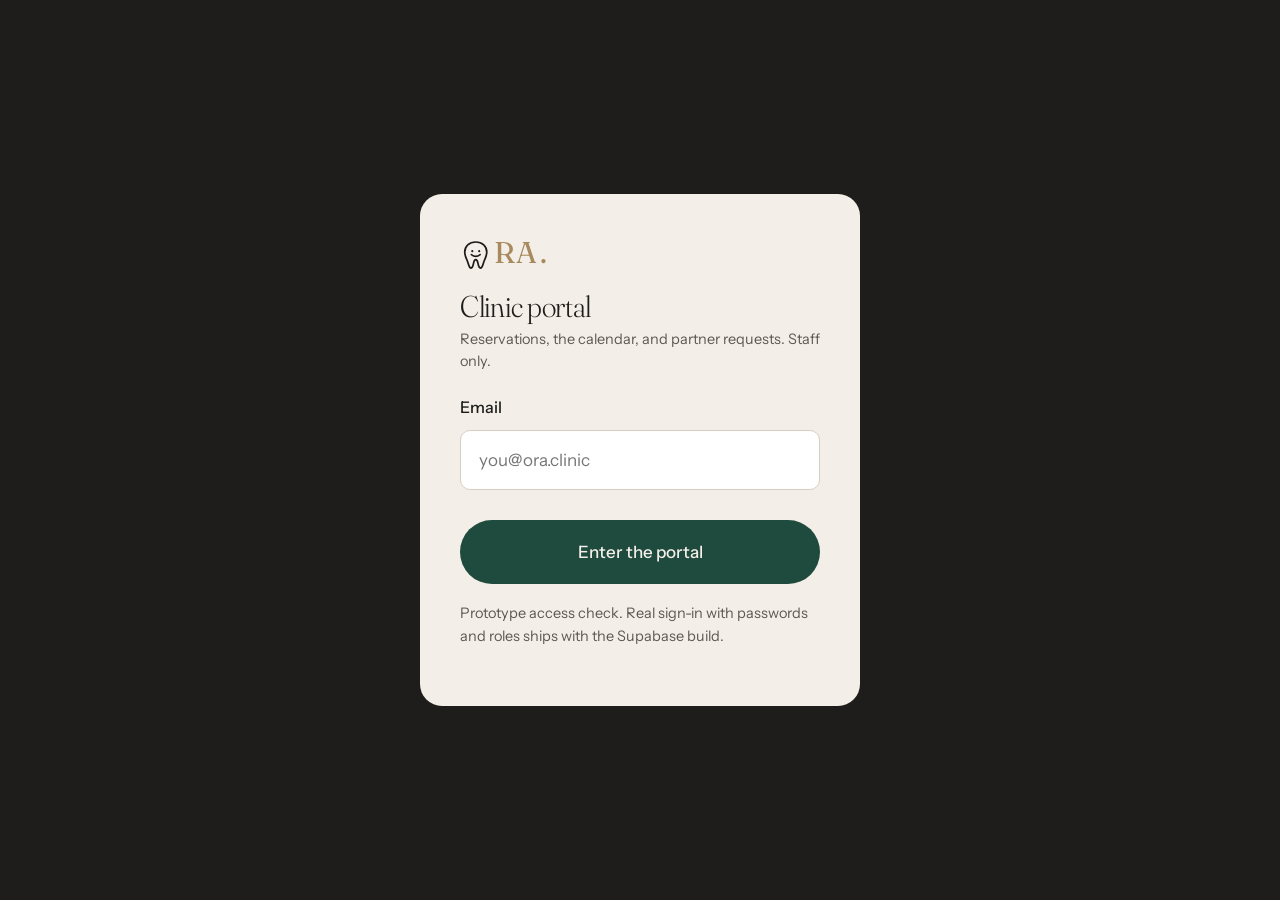
==== admin.html @ 9c5a5a53 "ORA rebrand, Arabic, hero monogram, clinic portal" ====
<!doctype html>
<html lang="en">
<head>
<meta charset="utf-8"><meta name="viewport" content="width=device-width,initial-scale=1">
<title>Ora — clinic portal</title>
<meta name="robots" content="noindex">
<link rel="preconnect" href="https://fonts.googleapis.com"><link rel="preconnect" href="https://fonts.gstatic.com" crossorigin>
<link href="https://fonts.googleapis.com/css2?family=Fraunces:ital,opsz,wght,SOFT@0,9..144,300..500,0..100;1,9..144,300..500,0..100&family=Instrument+Sans:wght@400;500&display=swap" rel="stylesheet">
<link rel="stylesheet" href="css/style.css">
<link rel="icon" type="image/svg+xml" href="assets/brand/favicon.svg">
</head>
<body class="day">

<!-- gate -->
<div class="gate" id="gate">
  <div class="gate-card">
    <a class="brand" href="index.html" aria-label="ORA"><svg class="o-tooth" viewBox="0 0 100 100" aria-hidden="true"><path d="M50 7 C29 7 15 20 15 39 C15 52 21 60 25 72 C27.5 80 29 90 35 90 C41 90 41.5 81 43 74 C44.5 67 46.5 63 50 63 C53.5 63 55.5 67 57 74 C58.5 81 59 90 65 90 C71 90 72.5 80 75 72 C79 60 85 52 85 39 C85 20 71 7 50 7 Z" fill="none" stroke="currentColor" stroke-width="5.5" stroke-linejoin="round"/><circle cx="39" cy="36" r="3.4" fill="currentColor"/><circle cx="61" cy="36" r="3.4" fill="currentColor"/><path d="M36 47 Q50 58 64 47" fill="none" stroke="currentColor" stroke-width="5" stroke-linecap="round"/></svg><span class="wordmark">RA</span><span class="dot-b">.</span></a>
    <h2 style="font-size:30px;margin:20px 0 6px">Clinic portal</h2>
    <p class="small">Reservations, the calendar, and partner requests. Staff only.</p>
    <div class="field" style="margin-top:22px"><label for="gEmail">Email</label>
      <input type="email" id="gEmail" placeholder="you@ora.clinic" autocomplete="email"></div>
    <button class="btn btn-primary btn-lg" id="gGo" style="width:100%;justify-content:center">Enter the portal</button>
    <p class="small" id="gErr" style="color:var(--error);margin-top:12px" hidden>That email isn't on the staff list. Ask Dr. Halasa to add you.</p>
    <p class="small" style="margin-top:18px">Prototype access check. Real sign-in with passwords and roles ships with the Supabase build.</p>
  </div>
</div>

<!-- portal -->
<div id="portal" hidden>
  <nav class="nav">
    <a class="brand" href="index.html" aria-label="ORA"><svg class="o-tooth" viewBox="0 0 100 100" aria-hidden="true"><path d="M50 7 C29 7 15 20 15 39 C15 52 21 60 25 72 C27.5 80 29 90 35 90 C41 90 41.5 81 43 74 C44.5 67 46.5 63 50 63 C53.5 63 55.5 67 57 74 C58.5 81 59 90 65 90 C71 90 72.5 80 75 72 C79 60 85 52 85 39 C85 20 71 7 50 7 Z" fill="none" stroke="currentColor" stroke-width="5.5" stroke-linejoin="round"/><circle cx="39" cy="36" r="3.4" fill="currentColor"/><circle cx="61" cy="36" r="3.4" fill="currentColor"/><path d="M36 47 Q50 58 64 47" fill="none" stroke="currentColor" stroke-width="5" stroke-linecap="round"/></svg><span class="wordmark">RA</span><span class="dot-b">.</span></a>
    <ul>
      <li><button class="tab-link on" data-tab="today" type="button">Today</button></li>
      <li><button class="tab-link" data-tab="cal" type="button">Calendar</button></li>
      <li><button class="tab-link" data-tab="req" type="button">Partner requests <span class="badge" id="reqBadge" hidden></span></button></li>
    </ul>
    <div class="nav-actions"><span class="small" id="whoami"></span><button class="btn btn-ghost btn-sm" id="signOut" type="button">Sign out</button></div>
  </nav>

  <main class="wrap" style="padding-block:44px 90px">

    <section class="a-tab" id="t-today">
      <div class="a-head"><h2 id="todayTitle" style="font-size:38px">Today</h2>
        <span class="small" id="todayCount"></span></div>
      <div class="a-cols">
        <div><h4 class="a-room">Clinic 1 — Dr. Halasa</h4><div class="a-list" id="todayC1"></div></div>
        <div><h4 class="a-room">Clinic 2</h4><div class="a-list" id="todayC2"></div></div>
      </div>
    </section>

    <section class="a-tab" id="t-cal" hidden>
      <div class="a-head">
        <h2 style="font-size:38px">Calendar</h2>
        <div class="a-controls">
          <select id="calRoom"><option value="c1">Clinic 1</option><option value="c2">Clinic 2</option></select>
          <button class="btn btn-ghost btn-sm" id="calPrev" type="button">‹ Prev day</button>
          <b id="calDate" style="min-width:22ch;text-align:center"></b>
          <button class="btn btn-ghost btn-sm" id="calNext" type="button">Next day ›</button>
        </div>
      </div>
      <div class="a-day" id="calGrid"></div>
      <p class="small" style="margin-top:14px">Click an empty hour to block it or add a booking. Patient bookings arrive from the site; partner sessions appear here when you approve them.</p>
    </section>

    <section class="a-tab" id="t-req" hidden>
      <div class="a-head"><h2 style="font-size:38px">Partner requests</h2>
        <span class="small">Approve to place the session on the calendar; the dentist gets a WhatsApp confirmation.</span></div>
      <div class="a-list" id="reqList"></div>
    </section>

  </main>
</div>

<div class="toast" id="toast"></div>
<script src="js/main.js"></script>
<script src="js/admin.js"></script>
</body>
</html>
---- css/style.css ----
/* ORA — design system v0.1
   Type: Fraunces (display) + Instrument Sans (interface)
   Base: warm charcoal / ivory / stone / sage / emerald / brass */

:root{
  --ink:#1E1D1B;        /* warm charcoal — primary surface (night) and text */
  --ink-2:#2B2926;      /* raised charcoal */
  --ivory:#F3EFE8;      /* primary light surface (day) */
  --mist:#E9E4DC;       /* secondary light surface */
  --stone:#D6CEC2;      /* borders, muted fills */
  --stone-2:#B9AE9F;    /* muted text on light */
  --sage:#93A296;       /* lounge, secondary accent */
  --emerald:#1F4A3E;    /* primary interactive */
  --emerald-2:#2A5F50;  /* hover */
  --brass:#A98A5E;      /* warm metallic accent — used sparingly */
  --success:#2F6B4F;
  --warning:#B7853A;
  --error:#A63D3D;
  --text:var(--ink);
  --text-2:#5E5852;
  --bg:var(--ivory);
  --surface:var(--mist);
  --line:var(--stone);

  --serif:"Fraunces", Georgia, serif;
  --sans:"Instrument Sans", system-ui, -apple-system, sans-serif;

  --gutter:clamp(20px, 5vw, 72px);
  --measure:60ch;
  --r-s:4px; --r-m:10px; --r-l:22px;
  --ease:cubic-bezier(.2,.7,.2,1);
}

*{box-sizing:border-box}
html{scroll-behavior:smooth}
body{
  margin:0; background:var(--bg); color:var(--text);
  font-family:var(--sans); font-size:17px; line-height:1.55;
  -webkit-font-smoothing:antialiased; text-rendering:optimizeLegibility;
}
img,svg{display:block;max-width:100%}
a{color:inherit;text-decoration:none}
button{font:inherit;color:inherit;background:none;border:0;cursor:pointer}
:focus-visible{outline:2px solid var(--brass);outline-offset:3px}
::selection{background:var(--sage);color:var(--ink)}

.night{background:var(--ink);color:var(--ivory);--text:var(--ivory);--text-2:#B8B1A6;--line:#3A3733;--surface:var(--ink-2)}
.day{background:var(--ivory);color:var(--ink)}
.sage-room{background:#DCE1DA;color:var(--ink);--line:#C6CFC6;--surface:#E8ECE6}

/* ---------- type ---------- */
h1,h2,h3,.display{font-family:var(--serif);font-weight:300;letter-spacing:-.01em;margin:0}
h1{font-size:clamp(44px,7.2vw,112px);line-height:.98;font-variation-settings:"opsz" 144,"SOFT" 40}
h2{font-size:clamp(34px,4.6vw,66px);line-height:1.04;font-variation-settings:"opsz" 96,"SOFT" 30}
h3{font-size:clamp(24px,2.4vw,32px);line-height:1.15;font-variation-settings:"opsz" 48}
h4{font-family:var(--sans);font-weight:500;font-size:17px;margin:0}
em{font-style:italic;font-variation-settings:"opsz" 144,"SOFT" 80}
p{margin:0 0 1em;max-width:var(--measure)}
.lede{font-size:clamp(19px,1.5vw,23px);line-height:1.45;color:var(--text-2)}
.small{font-size:14.5px;color:var(--text-2)}
.serif{font-family:var(--serif);font-weight:300}

/* ---------- layout ---------- */
.wrap{padding-inline:var(--gutter);max-width:1480px;margin-inline:auto}
section{padding-block:clamp(72px,10vw,150px)}
.grid{display:grid;gap:clamp(24px,3vw,48px)}
.g-12{grid-template-columns:repeat(12,1fr)}
.span-4{grid-column-end:span 4}.span-5{grid-column-end:span 5}.span-6{grid-column-end:span 6}.span-7{grid-column-end:span 7}.span-8{grid-column-end:span 8}
.start-2{grid-column-start:2}.start-3{grid-column-start:3}.start-5{grid-column-start:5}.start-6{grid-column-start:6}.start-7{grid-column-start:7}
@media (max-width:900px){.g-12>*{grid-column:1 / -1 !important}}

.rule{border:0;border-top:1px solid var(--line);margin:0}

/* ---------- nav ---------- */
.nav{position:sticky;top:0;z-index:50;display:flex;align-items:center;justify-content:space-between;
  padding:18px var(--gutter);backdrop-filter:blur(14px);-webkit-backdrop-filter:blur(14px);
  background:color-mix(in srgb,var(--bg) 78%,transparent);border-bottom:1px solid color-mix(in srgb,var(--line) 60%,transparent)}
.night .nav,.nav.on-night{background:color-mix(in srgb,#1E1D1B 72%,transparent)}
.brand{font-family:var(--serif);font-size:30px;font-weight:400;letter-spacing:.02em;line-height:1;font-variation-settings:"opsz" 48}
.brand span{color:var(--brass)}
.nav ul{display:flex;gap:30px;list-style:none;margin:0;padding:0;font-size:15.5px}
.nav ul a{opacity:.82}.nav ul a:hover{opacity:1}
.nav-actions{display:flex;gap:10px;align-items:center}
@media (max-width:900px){.nav ul{display:none}}

/* ---------- buttons ---------- */
.btn{display:inline-flex;align-items:center;gap:10px;padding:14px 22px;border-radius:999px;font-weight:500;font-size:15.5px;
  transition:background .25s var(--ease),color .25s,transform .25s var(--ease),border-color .25s;border:1px solid transparent;white-space:nowrap}
.btn:active{transform:translateY(1px)}
.btn-primary{background:var(--emerald);color:var(--ivory)}.btn-primary:hover{background:var(--emerald-2)}
.btn-ghost{border-color:var(--line);color:inherit}.btn-ghost:hover{border-color:var(--text);}
.btn-ivory{background:var(--ivory);color:var(--ink)}.btn-ivory:hover{background:#fff}
.btn-sm{padding:10px 16px;font-size:14.5px}
.btn-lg{padding:18px 30px;font-size:17px}
.link{border-bottom:1px solid var(--stone-2);padding-bottom:2px;transition:border-color .2s}.link:hover{border-color:currentColor}

/* ---------- hero ---------- */
.hero{position:relative;overflow:hidden;min-height:92vh;display:grid;align-items:end;padding-bottom:clamp(56px,8vw,110px)}
.hero .light{position:absolute;inset:0;pointer-events:none}
.hero .light::before{content:"";position:absolute;left:-10%;top:-30%;width:75vw;height:75vw;border-radius:50%;
  background:radial-gradient(closest-side, rgba(147,162,150,.35), rgba(147,162,150,.08) 45%, transparent 70%);
  filter:blur(24px);animation:breathe 14s ease-in-out infinite alternate}
.hero .light::after{content:"";position:absolute;right:-20%;bottom:-40%;width:70vw;height:70vw;border-radius:50%;
  background:radial-gradient(closest-side, rgba(169,138,94,.22), transparent 70%);filter:blur(30px);animation:breathe 18s ease-in-out infinite alternate-reverse}
@keyframes breathe{from{transform:translate3d(0,0,0) scale(1)}to{transform:translate3d(4vw,3vw,0) scale(1.12)}}
.hero .wrap{width:100%}
.hero-inner{position:relative;display:grid;gap:36px}
.hero h1{max-width:12ch}
.hero .lede{max-width:44ch}
.hero-actions{display:flex;gap:12px;flex-wrap:wrap;align-items:center}
.hero-foot{display:flex;justify-content:space-between;gap:24px;flex-wrap:wrap;font-size:14.5px;color:var(--text-2);margin-top:18px}
.pain-note{display:inline-flex;gap:10px;align-items:center;color:var(--ivory)}
.pain-note b{font-weight:500}
.dot{width:8px;height:8px;border-radius:50%;background:var(--brass);box-shadow:0 0 0 0 rgba(169,138,94,.6);animation:pulse 2.6s infinite}
@keyframes pulse{70%{box-shadow:0 0 0 10px rgba(169,138,94,0)}100%{box-shadow:0 0 0 0 rgba(169,138,94,0)}}

/* ---------- editorial services list ---------- */
.services{display:grid;grid-template-columns:1fr;border-top:1px solid var(--line)}
.service{display:grid;grid-template-columns:1.1fr 1.4fr auto;gap:32px;align-items:baseline;padding:34px 0;border-bottom:1px solid var(--line);transition:padding-left .35s var(--ease)}
.service:hover{padding-left:12px}
.service h3{font-size:clamp(28px,3.2vw,44px)}
.service p{margin:0;color:var(--text-2)}
.service .go{font-size:15px;color:var(--brass)}
@media (max-width:800px){.service{grid-template-columns:1fr;gap:10px}}

/* ---------- statements ---------- */
.statement{display:grid;grid-template-columns:auto 1fr;gap:28px;align-items:start;padding:36px 0;border-top:1px solid var(--line)}
.statement:last-child{border-bottom:1px solid var(--line)}
.statement .k{font-family:var(--serif);font-size:15px;font-style:italic;color:var(--brass);width:11ch;padding-top:6px}
.statement h3{max-width:22ch}
.statement p{color:var(--text-2);margin-top:12px}
@media (max-width:700px){.statement{grid-template-columns:1fr;gap:8px}}

/* ---------- specialists ---------- */
.people{display:grid;grid-template-columns:repeat(4,1fr);gap:24px}
@media (max-width:1000px){.people{grid-template-columns:repeat(2,1fr)}}
@media (max-width:520px){.people{grid-template-columns:1fr}}
.person{display:grid;gap:14px}
.portrait{aspect-ratio:4/5;border-radius:var(--r-m);position:relative;overflow:hidden;
  background:linear-gradient(160deg,var(--mist),var(--stone));display:grid;place-items:center}
.night .portrait{background:linear-gradient(160deg,#2E2C29,#232220)}
.portrait span{font-family:var(--serif);font-size:64px;font-weight:300;color:var(--brass);font-variation-settings:"opsz" 144}
.portrait::after{content:"";position:absolute;inset:auto 0 0 0;height:45%;background:linear-gradient(to top,rgba(30,29,27,.25),transparent)}
.person .meta{font-size:14.5px;color:var(--text-2);line-height:1.5}
.person h4{font-size:19px;font-family:var(--serif);font-weight:400}

/* ---------- booking rail (homepage demo) ---------- */
.rail{display:grid;grid-template-columns:repeat(4,1fr);border:1px solid var(--line);border-radius:var(--r-l);overflow:hidden}
.rail > div{padding:28px;border-right:1px solid var(--line);min-height:210px;display:grid;align-content:space-between;gap:20px}
.rail > div:last-child{border-right:0}
.rail .step{font-family:var(--serif);font-style:italic;color:var(--brass);font-size:15px}
.rail h4{font-family:var(--serif);font-weight:400;font-size:24px}
.chips{display:flex;flex-wrap:wrap;gap:8px}
.chip{border:1px solid var(--line);border-radius:999px;padding:6px 12px;font-size:13.5px;color:var(--text-2)}
.chip.on{background:var(--emerald);color:var(--ivory);border-color:var(--emerald)}
@media (max-width:900px){.rail{grid-template-columns:1fr 1fr}.rail>div{border-bottom:1px solid var(--line)}.rail>div:nth-child(even){border-right:0}}
@media (max-width:520px){.rail{grid-template-columns:1fr}.rail>div{border-right:0}}

/* ---------- lounge block ---------- */
.lounge-visual{border-radius:var(--r-l);min-height:420px;position:relative;overflow:hidden;
  background:radial-gradient(120% 90% at 20% 20%,#B9C6BB 0%,#93A296 45%,#6F8073 100%)}
.lounge-visual::before{content:"";position:absolute;inset:0;background:radial-gradient(60% 50% at 75% 80%,rgba(243,239,232,.45),transparent 70%)}
.lounge-visual .caption{position:absolute;left:28px;bottom:24px;font-family:var(--serif);font-style:italic;color:var(--ivory);font-size:20px}

/* ---------- trust ---------- */
.stats{display:grid;grid-template-columns:repeat(3,1fr);gap:24px}
.stat .n{font-family:var(--serif);font-size:clamp(48px,6vw,88px);font-weight:300;line-height:1;font-variation-settings:"opsz" 144}
.stat p{color:var(--text-2);margin-top:8px;max-width:22ch}
@media (max-width:700px){.stats{grid-template-columns:1fr}}
.quotes{display:grid;grid-template-columns:repeat(3,1fr);gap:24px}
@media (max-width:900px){.quotes{grid-template-columns:1fr}}
.quote{padding:28px 0;border-top:1px solid var(--line)}
.quote p{font-family:var(--serif);font-size:22px;line-height:1.35;font-weight:300;font-variation-settings:"opsz" 48,"SOFT" 30}
.quote .who{font-size:14.5px;color:var(--text-2)}

/* ---------- journal ---------- */
.journal{display:grid;grid-template-columns:repeat(3,1fr);gap:28px}
@media (max-width:900px){.journal{grid-template-columns:1fr}}
.article{display:grid;gap:12px;padding-top:20px;border-top:1px solid var(--line)}
.article .tag{font-size:13.5px;color:var(--brass);font-family:var(--serif);font-style:italic}
.article h3{font-size:26px;font-weight:400}
.article p{color:var(--text-2);margin:0}

/* ---------- footer ---------- */
footer{padding:64px var(--gutter) 40px;border-top:1px solid var(--line)}
.foot{display:grid;grid-template-columns:2fr 1fr 1fr 1fr;gap:32px;font-size:15px}
.foot ul{list-style:none;padding:0;margin:0;display:grid;gap:8px;color:var(--text-2)}
.foot h4{margin-bottom:12px}
.foot-bottom{display:flex;justify-content:space-between;gap:16px;flex-wrap:wrap;margin-top:56px;color:var(--text-2);font-size:13.5px}
@media (max-width:800px){.foot{grid-template-columns:1fr 1fr}}

/* ---------- booking flow ---------- */
.flow{min-height:100vh;display:grid;grid-template-rows:auto 1fr auto}
.flow-top{display:flex;align-items:center;justify-content:space-between;padding:18px var(--gutter)}
.progress{height:2px;background:var(--line);position:relative}
.progress i{position:absolute;left:0;top:0;bottom:0;background:var(--emerald);transition:width .5s var(--ease)}
.flow-body{padding:clamp(40px,7vw,96px) var(--gutter) 60px;max-width:1120px;width:100%;margin-inline:auto}
.flow-foot{display:flex;justify-content:space-between;align-items:center;gap:12px;padding:18px var(--gutter);border-top:1px solid var(--line);position:sticky;bottom:0;background:color-mix(in srgb,var(--bg) 90%,transparent);backdrop-filter:blur(10px)}
.step-pane{display:none}.step-pane.active{display:block;animation:fadein .45s var(--ease)}
@keyframes fadein{from{opacity:0;transform:translateY(8px)}to{opacity:1;transform:none}}
.flow h2{margin-bottom:10px}
.flow .lede{margin-bottom:36px}

.options{display:grid;grid-template-columns:repeat(3,1fr);gap:12px}
@media (max-width:760px){.options{grid-template-columns:1fr}}
.opt{text-align:left;padding:22px;border:1px solid var(--line);border-radius:var(--r-m);background:var(--surface);transition:border-color .2s,background .2s,transform .2s var(--ease);display:grid;gap:6px}
.opt:hover{border-color:var(--stone-2)}
.opt.on{border-color:var(--emerald);background:#fff;box-shadow:inset 0 0 0 1px var(--emerald)}
.night .opt.on{background:#2B2926}
.opt b{font-family:var(--serif);font-weight:400;font-size:22px}
.opt span{font-size:14.5px;color:var(--text-2)}
.opt-grid{display:grid;grid-template-columns:repeat(auto-fill,minmax(210px,1fr));gap:10px;margin-top:24px}
.pill{padding:14px 18px;border:1px solid var(--line);border-radius:999px;text-align:left;font-size:15.5px;background:transparent;transition:.2s}
.pill:hover{border-color:var(--stone-2)}
.pill.on{background:var(--emerald);color:var(--ivory);border-color:var(--emerald)}

.field{display:grid;gap:10px;margin-bottom:30px}
.field label{font-weight:500;font-size:16px}
.field .hint{font-size:14px;color:var(--text-2)}
textarea,input[type=text],input[type=email],input[type=tel],select{
  width:100%;padding:16px 18px;border:1px solid var(--line);border-radius:var(--r-m);background:#fff;font:inherit;color:var(--ink);resize:vertical;transition:border-color .2s}
textarea:focus,input:focus,select:focus{border-color:var(--emerald);outline:none}
.seg{display:flex;gap:8px;flex-wrap:wrap}
.upload{border:1px dashed var(--stone-2);border-radius:var(--r-m);padding:26px;text-align:center;color:var(--text-2);font-size:15px;cursor:pointer;transition:.2s}
.upload:hover{border-color:var(--emerald);color:var(--ink)}
.upload input{display:none}

.doctors{display:grid;grid-template-columns:repeat(2,1fr);gap:12px}
@media (max-width:760px){.doctors{grid-template-columns:1fr}}
.doc{display:grid;grid-template-columns:88px 1fr;gap:18px;padding:18px;border:1px solid var(--line);border-radius:var(--r-m);text-align:left;background:var(--surface);transition:.2s;align-items:start}
.doc:hover{border-color:var(--stone-2)}
.doc.on{border-color:var(--emerald);background:#fff;box-shadow:inset 0 0 0 1px var(--emerald)}
.doc .portrait{width:88px;aspect-ratio:1;border-radius:8px}
.doc .portrait span{font-size:34px}
.doc b{font-family:var(--serif);font-weight:400;font-size:21px;display:block}
.doc .meta{font-size:14px;color:var(--text-2);line-height:1.5}
.doc .rec{display:inline-block;margin-top:6px;font-size:12.5px;color:var(--emerald);border:1px solid color-mix(in srgb,var(--emerald) 40%,transparent);border-radius:999px;padding:3px 9px}

/* calendar */
.cal{display:grid;grid-template-columns:1.2fr 1fr;gap:40px}
@media (max-width:860px){.cal{grid-template-columns:1fr}}
.cal-head{display:flex;justify-content:space-between;align-items:baseline;margin-bottom:16px}
.cal-head h3{font-size:26px}
.days{display:grid;grid-template-columns:repeat(7,1fr);gap:6px}
.dow{font-size:12.5px;color:var(--text-2);text-align:center;padding-bottom:6px}
.day-cell{aspect-ratio:1;border-radius:10px;display:grid;place-items:center;font-size:15.5px;position:relative;border:1px solid transparent;transition:.2s}
.day-cell.avail{background:var(--surface);cursor:pointer}
.day-cell.avail:hover{border-color:var(--stone-2)}
.day-cell.on{background:var(--emerald);color:var(--ivory)}
.day-cell.off{color:var(--stone-2)}
.day-cell.avail::after{content:"";position:absolute;bottom:7px;width:4px;height:4px;border-radius:50%;background:var(--sage)}
.day-cell.on::after{background:var(--ivory)}
.times h3{font-size:26px;margin-bottom:6px}
.times .small{margin-bottom:16px;display:block}
.slots{display:grid;grid-template-columns:repeat(3,1fr);gap:8px}
.slot{padding:13px 10px;border:1px solid var(--line);border-radius:10px;font-size:15px;text-align:center;background:transparent;transition:.2s}
.slot:hover{border-color:var(--stone-2)}
.slot.on{background:var(--emerald);color:var(--ivory);border-color:var(--emerald)}
.slot.taken{opacity:.35;text-decoration:line-through;cursor:not-allowed}
.tz{font-size:13.5px;color:var(--text-2);margin-top:14px}

/* summary */
.summary{display:grid;grid-template-columns:1.2fr 1fr;gap:40px}
@media (max-width:860px){.summary{grid-template-columns:1fr}}
.sheet{border:1px solid var(--line);border-radius:var(--r-l);padding:28px;background:var(--surface)}
.sheet .row{display:flex;justify-content:space-between;gap:16px;padding:12px 0;border-bottom:1px solid var(--line);font-size:15.5px}
.sheet .row:last-of-type{border-bottom:0}
.sheet .row span:first-child{color:var(--text-2)}
.sheet .total{display:flex;justify-content:space-between;margin-top:16px;font-family:var(--serif);font-size:28px;font-weight:300}
.pay-note{font-size:13.5px;color:var(--text-2);margin-top:14px}

/* confirmation */
.confirm{text-align:left;max-width:640px}
.confirm h1{font-size:clamp(40px,6vw,84px)}
.tick{width:64px;height:64px;border-radius:50%;background:var(--emerald);display:grid;place-items:center;margin-bottom:30px;animation:pop .5s var(--ease)}
@keyframes pop{from{transform:scale(.6);opacity:0}to{transform:none;opacity:1}}

/* emergency */
.emg{border:1px solid color-mix(in srgb,var(--brass) 55%,transparent);border-radius:var(--r-m);padding:18px 20px;display:flex;gap:16px;align-items:center;justify-content:space-between;flex-wrap:wrap;margin-bottom:36px;background:color-mix(in srgb,var(--brass) 8%,transparent)}
.emg p{margin:0}
.emg-pane .now{border:1px solid var(--emerald);border-radius:var(--r-l);padding:28px;background:#fff;display:grid;gap:10px}
.night .emg-pane .now{background:#2B2926}
.emg-pane .now .when{font-family:var(--serif);font-size:44px;font-weight:300;line-height:1}
.actions-row{display:flex;gap:12px;flex-wrap:wrap;margin-top:18px}

/* toast */
.toast{position:fixed;left:50%;bottom:24px;transform:translateX(-50%) translateY(20px);opacity:0;background:var(--ink);color:var(--ivory);padding:14px 20px;border-radius:999px;font-size:15px;transition:.35s var(--ease);pointer-events:none;z-index:99}
.toast.show{opacity:1;transform:translateX(-50%)}

/* hairline caption */
.cap{font-family:var(--serif);font-style:italic;color:var(--brass);font-size:16px;margin-bottom:18px}
.section-head{display:grid;grid-template-columns:1fr 1fr;gap:32px;align-items:end;margin-bottom:clamp(36px,5vw,64px)}
.section-head p{margin:0}
@media (max-width:800px){.section-head{grid-template-columns:1fr}}

@media (prefers-reduced-motion:reduce){*{animation:none !important;transition:none !important}}

/* ---------- real clinic media ---------- */
.gallery{display:grid;grid-template-columns:1.35fr 1fr 1fr;grid-template-rows:280px 280px;gap:14px}
.gallery .ph{border-radius:var(--r-m);overflow:hidden;position:relative}
.gallery .ph img,.gallery .ph video{width:100%;height:100%;object-fit:cover;display:block}
.gallery .ph:first-child{grid-row:span 2}
.gallery .cap-tag{position:absolute;left:16px;bottom:14px;font-family:var(--serif);font-style:italic;font-size:16px;color:var(--ivory);text-shadow:0 1px 8px rgba(30,29,27,.55)}
@media (max-width:900px){.gallery{grid-template-columns:1fr 1fr;grid-template-rows:auto}.gallery .ph{aspect-ratio:4/3}.gallery .ph:first-child{grid-column:span 2;grid-row:auto;aspect-ratio:16/10}}
.logo-badge{width:56px;height:56px;border-radius:12px;object-fit:cover}
.brand-lockup{display:flex;align-items:center;gap:16px}
.person .portrait img{width:100%;height:100%;object-fit:cover}
.lounge-visual img{position:absolute;inset:0;width:100%;height:100%;object-fit:cover}
.lounge-visual::before{z-index:1}
.lounge-visual .caption{z-index:2}

/* ---------- practice at ora ---------- */
.rooms{display:grid;grid-template-columns:1fr 1fr;gap:28px}
@media (max-width:860px){.rooms{grid-template-columns:1fr}}
.room-card{margin:0;display:grid;gap:0;border:1px solid var(--line);border-radius:var(--r-l);overflow:hidden;background:var(--surface)}
.room-card img{width:100%;aspect-ratio:16/10;object-fit:cover}
.room-card figcaption{padding:26px 28px 30px}
.room-card h3{font-size:28px;margin-bottom:10px}
.room-card p{margin:0;color:var(--text-2)}
.models{display:grid;grid-template-columns:1fr 1fr;gap:28px}
@media (max-width:860px){.models{grid-template-columns:1fr}}
.model{border:1px solid var(--line);border-radius:var(--r-l);padding:34px;background:var(--surface);display:grid;gap:14px;align-content:start}
.model .price{font-family:var(--serif);font-weight:300;font-size:clamp(52px,6vw,84px);line-height:1;font-variation-settings:"opsz" 144}
.model .price span{font-size:.28em;font-family:var(--sans);font-weight:400;color:var(--text-2);margin-left:10px}
.model p{color:var(--text-2);margin:0}
.model .inc{list-style:none;padding:0;margin:6px 0 0;display:grid;gap:10px;font-size:15px}
.model .inc li{padding-left:22px;position:relative}
.model .inc li::before{content:"";position:absolute;left:0;top:9px;width:10px;height:1.5px;background:var(--brass)}
.pro-flow{display:grid;grid-template-columns:1.5fr 1fr;gap:44px;align-items:start}
@media (max-width:980px){.pro-flow{grid-template-columns:1fr}}
.pro-flow > .pro-step{grid-column:1}
.pro-step{padding:34px 0;border-top:1px solid var(--line);display:grid;gap:22px}
.pro-step h3{font-size:24px;display:flex;align-items:center;gap:14px}
.stepnum{font-family:var(--serif);font-style:italic;font-size:17px;color:var(--brass);border:1px solid color-mix(in srgb,var(--brass) 45%,transparent);border-radius:50%;width:34px;height:34px;display:inline-grid;place-items:center;flex:none}
.hour-grid{display:grid;grid-template-columns:repeat(2,1fr);gap:8px;margin-top:14px}
.model-fields{display:none;margin-top:22px}
.model-fields.show{display:block}
.agree{display:flex;gap:12px;align-items:flex-start;font-size:15px;color:var(--text-2);margin-top:8px;cursor:pointer;max-width:60ch}
.agree input{margin-top:4px;accent-color:var(--emerald);width:17px;height:17px}
.pro-estimate{grid-column:2;grid-row:1 / span 4;position:sticky;top:96px}
@media (max-width:980px){.pro-estimate{grid-column:1;grid-row:auto;position:static}}
.pro-done{max-width:640px;padding:40px 0}

/* ---------- ORA wordmark ---------- */
.brand{display:inline-flex;align-items:baseline;gap:2px}
.o-tooth{width:1.05em;height:1.05em;align-self:center;color:currentColor;transform:translateY(.06em)}
.brand:hover .o-tooth path:last-of-type{d:path("M34 46 Q50 61 66 46")}
.wordmark{font-family:var(--serif);font-weight:400;letter-spacing:.04em;font-variation-settings:"opsz" 48}
.dot-b{color:var(--brass)}
.lang-toggle{font-size:14.5px;padding:9px 14px;border:1px solid var(--line);border-radius:999px;transition:.2s}
.lang-toggle:hover{border-color:var(--text)}

/* ---------- hero monogram ---------- */
.hero-mono{position:absolute;top:50%;inset-inline-end:clamp(16px,6vw,110px);transform:translateY(-50%);
  width:clamp(220px,26vw,420px);aspect-ratio:1;object-fit:cover;border-radius:26px;opacity:.9;
  -webkit-mask-image:radial-gradient(closest-side,#000 55%,transparent 100%);mask-image:radial-gradient(closest-side,#000 55%,transparent 100%)}
@media (max-width:1000px){.hero-mono{position:static;transform:none;width:150px;border-radius:18px;margin:0 var(--gutter);order:-1}
  .hero.night{align-items:center}.hero.night .wrap{margin-top:24px}}

/* ---------- Arabic / RTL ---------- */
html[lang=ar]{--serif:"Amiri",serif;--sans:"IBM Plex Sans Arabic",system-ui,sans-serif}
html[lang=ar] h1,html[lang=ar] h2,html[lang=ar] h3{letter-spacing:0;font-variation-settings:normal;font-weight:400;line-height:1.25}
html[lang=ar] h1{font-size:clamp(38px,6vw,88px)}
html[lang=ar] body{font-size:17.5px}
[dir=rtl] .statement .k{width:auto;min-width:8ch}
[dir=rtl] .service:hover{padding-left:0;padding-right:12px}
[dir=rtl] .hero-mono{inset-inline-end:auto;inset-inline-start:clamp(16px,6vw,110px)}

/* ---------- admin portal ---------- */
.gate{min-height:100vh;display:grid;place-items:center;background:var(--ink);padding:24px}
.gate-card{background:var(--ivory);border-radius:var(--r-l);padding:44px 40px;max-width:440px;width:100%}
.tab-link{font-size:15.5px;opacity:.75;padding:8px 2px;border-bottom:2px solid transparent}
.tab-link.on{opacity:1;border-color:var(--emerald)}
.badge{background:var(--error);color:#fff;border-radius:999px;font-size:11.5px;padding:2px 7px;margin-inline-start:4px}
.a-head{display:flex;justify-content:space-between;align-items:baseline;gap:20px;flex-wrap:wrap;margin-bottom:28px}
.a-controls{display:flex;gap:10px;align-items:center;flex-wrap:wrap}
.a-controls select{width:auto;padding:10px 14px}
.a-cols{display:grid;grid-template-columns:1fr 1fr;gap:36px}
@media (max-width:860px){.a-cols{grid-template-columns:1fr}}
.a-room{font-family:var(--serif);font-weight:400;font-size:21px;margin-bottom:14px}
.a-list{display:grid;gap:8px}
.a-row{display:grid;grid-template-columns:auto 1fr auto;gap:16px;align-items:center;padding:14px 18px;border:1px solid var(--line);border-radius:var(--r-m);background:var(--surface)}
.a-row.req{grid-template-columns:1fr auto}
.a-time{font-family:var(--serif);font-size:19px;font-weight:400;min-width:5ch}
.a-tag{font-size:12.5px;border-radius:999px;padding:3px 10px;border:1px solid var(--line);color:var(--text-2)}
.a-tag.partner{border-color:color-mix(in srgb,var(--brass) 55%,transparent);color:var(--brass)}
.a-tag.done{border-color:color-mix(in srgb,var(--success) 45%,transparent);color:var(--success)}
.a-actions{display:flex;gap:8px}
.a-day{display:grid;gap:6px;max-width:820px}
.a-hour{display:grid;grid-template-columns:64px 1fr;gap:12px;align-items:stretch}
.a-hour>span{font-size:14px;color:var(--text-2);padding-top:12px}
.a-slot{border:1px solid var(--line);border-radius:10px;padding:12px 16px;text-align:left;font-size:14.5px;display:grid;gap:2px}
.a-slot.free{color:var(--text-2);background:transparent;transition:.15s}
.a-slot.free:hover{border-color:var(--emerald);color:var(--ink)}
.a-slot.busy{background:var(--surface)}
.a-slot.busy.partner{border-color:color-mix(in srgb,var(--brass) 55%,transparent)}
.a-slot.blockedd{background:repeating-linear-gradient(45deg,var(--mist),var(--mist) 8px,var(--ivory) 8px,var(--ivory) 16px);color:var(--text-2)}
.hero-inner{z-index:2}
.hero-mono{z-index:1;opacity:.82}
html[lang=ar] .hero h1{max-width:11ch}
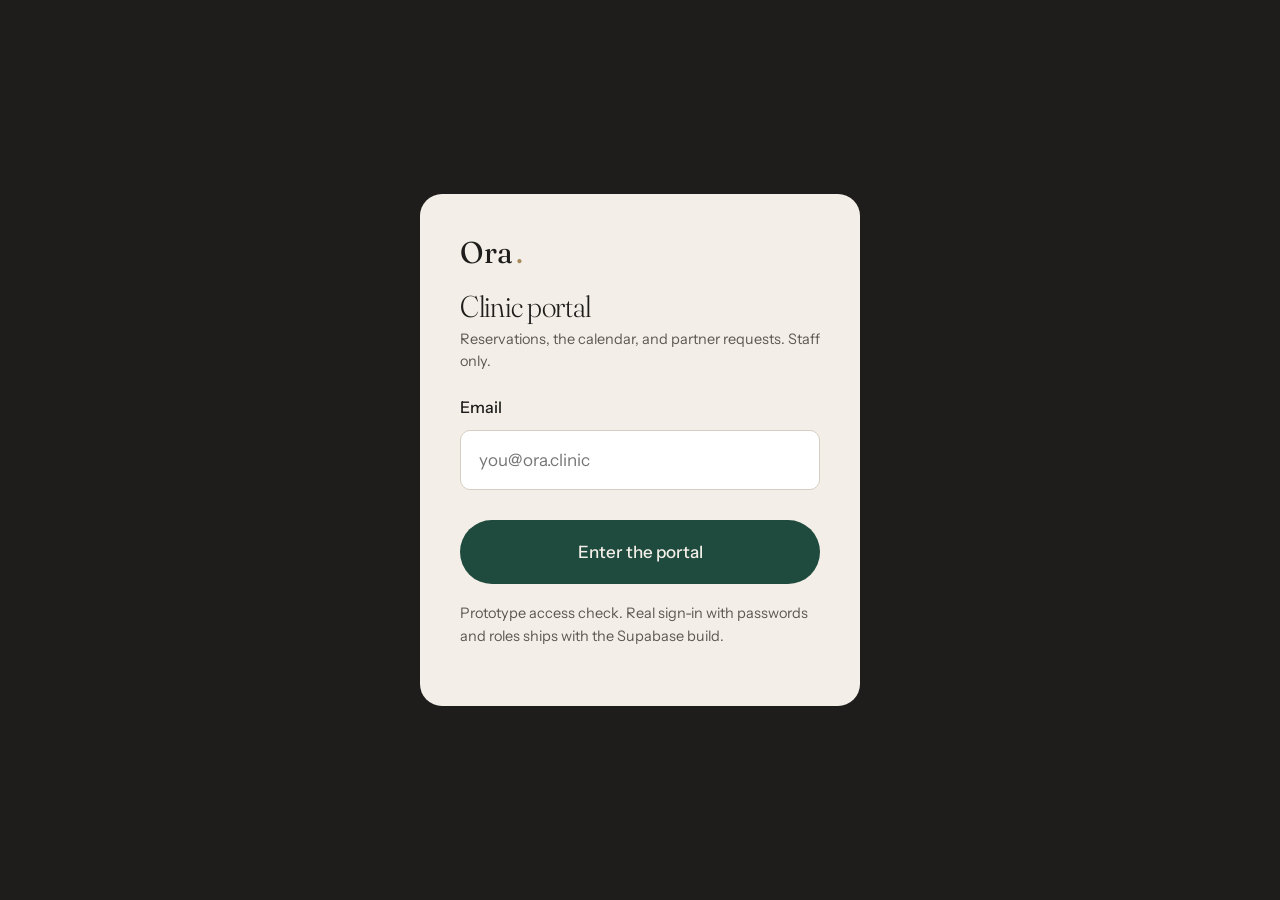
==== commit 5ccbdb25: "Revert to Ora. wordmark, remove monogram, complete Arabic translation" ====
--- a/admin.html
+++ b/admin.html
@@ -7,14 +7,14 @@
 <link rel="preconnect" href="https://fonts.googleapis.com"><link rel="preconnect" href="https://fonts.gstatic.com" crossorigin>
 <link href="https://fonts.googleapis.com/css2?family=Fraunces:ital,opsz,wght,SOFT@0,9..144,300..500,0..100;1,9..144,300..500,0..100&family=Instrument+Sans:wght@400;500&display=swap" rel="stylesheet">
 <link rel="stylesheet" href="css/style.css">
-<link rel="icon" type="image/svg+xml" href="assets/brand/favicon.svg">
+<link rel="icon" href="data:image/svg+xml,%3Csvg xmlns='http://www.w3.org/2000/svg' viewBox='0 0 64 64'%3E%3Crect width='64' height='64' rx='14' fill='%231F4A3E'/%3E%3Ctext x='30' y='45' font-family='Georgia,serif' font-size='36' fill='%23F3EFE8' text-anchor='middle'%3EO%3C/text%3E%3Ctext x='47' y='45' font-family='Georgia,serif' font-size='36' fill='%23A98A5E'%3E.%3C/text%3E%3C/svg%3E">
 </head>
 <body class="day">
 
 <!-- gate -->
 <div class="gate" id="gate">
   <div class="gate-card">
-    <a class="brand" href="index.html" aria-label="ORA"><svg class="o-tooth" viewBox="0 0 100 100" aria-hidden="true"><path d="M50 7 C29 7 15 20 15 39 C15 52 21 60 25 72 C27.5 80 29 90 35 90 C41 90 41.5 81 43 74 C44.5 67 46.5 63 50 63 C53.5 63 55.5 67 57 74 C58.5 81 59 90 65 90 C71 90 72.5 80 75 72 C79 60 85 52 85 39 C85 20 71 7 50 7 Z" fill="none" stroke="currentColor" stroke-width="5.5" stroke-linejoin="round"/><circle cx="39" cy="36" r="3.4" fill="currentColor"/><circle cx="61" cy="36" r="3.4" fill="currentColor"/><path d="M36 47 Q50 58 64 47" fill="none" stroke="currentColor" stroke-width="5" stroke-linecap="round"/></svg><span class="wordmark">RA</span><span class="dot-b">.</span></a>
+    <a class="brand" href="index.html">Ora<span>.</span></a>
     <h2 style="font-size:30px;margin:20px 0 6px">Clinic portal</h2>
     <p class="small">Reservations, the calendar, and partner requests. Staff only.</p>
     <div class="field" style="margin-top:22px"><label for="gEmail">Email</label>
@@ -28,7 +28,7 @@
 <!-- portal -->
 <div id="portal" hidden>
   <nav class="nav">
-    <a class="brand" href="index.html" aria-label="ORA"><svg class="o-tooth" viewBox="0 0 100 100" aria-hidden="true"><path d="M50 7 C29 7 15 20 15 39 C15 52 21 60 25 72 C27.5 80 29 90 35 90 C41 90 41.5 81 43 74 C44.5 67 46.5 63 50 63 C53.5 63 55.5 67 57 74 C58.5 81 59 90 65 90 C71 90 72.5 80 75 72 C79 60 85 52 85 39 C85 20 71 7 50 7 Z" fill="none" stroke="currentColor" stroke-width="5.5" stroke-linejoin="round"/><circle cx="39" cy="36" r="3.4" fill="currentColor"/><circle cx="61" cy="36" r="3.4" fill="currentColor"/><path d="M36 47 Q50 58 64 47" fill="none" stroke="currentColor" stroke-width="5" stroke-linecap="round"/></svg><span class="wordmark">RA</span><span class="dot-b">.</span></a>
+    <a class="brand" href="index.html">Ora<span>.</span></a>
     <ul>
       <li><button class="tab-link on" data-tab="today" type="button">Today</button></li>
       <li><button class="tab-link" data-tab="cal" type="button">Calendar</button></li>
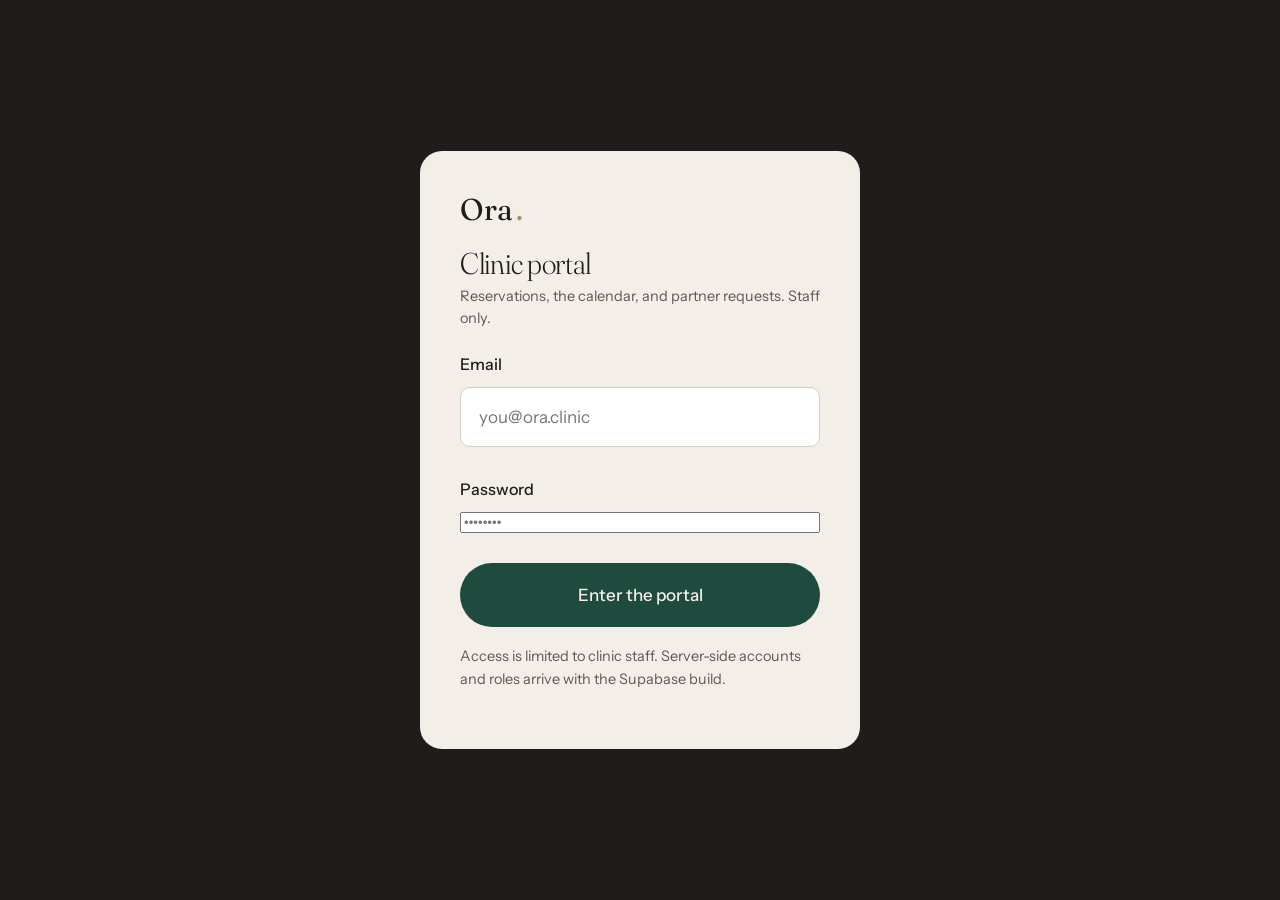
==== commit dd7108f6: "Password gate, Awen email, multi-service booking, /admin route" ====
--- a/admin.html
+++ b/admin.html
@@ -19,9 +19,11 @@
     <p class="small">Reservations, the calendar, and partner requests. Staff only.</p>
     <div class="field" style="margin-top:22px"><label for="gEmail">Email</label>
       <input type="email" id="gEmail" placeholder="you@ora.clinic" autocomplete="email"></div>
+    <div class="field" style="margin-top:14px"><label for="gPass">Password</label>
+      <input type="password" id="gPass" placeholder="••••••••" autocomplete="current-password"></div>
     <button class="btn btn-primary btn-lg" id="gGo" style="width:100%;justify-content:center">Enter the portal</button>
-    <p class="small" id="gErr" style="color:var(--error);margin-top:12px" hidden>That email isn't on the staff list. Ask Dr. Halasa to add you.</p>
-    <p class="small" style="margin-top:18px">Prototype access check. Real sign-in with passwords and roles ships with the Supabase build.</p>
+    <p class="small" id="gErr" style="color:var(--error);margin-top:12px" hidden>Email or password isn't right. Ask Dr. Halasa if you should have access.</p>
+    <p class="small" style="margin-top:18px">Access is limited to clinic staff. Server-side accounts and roles arrive with the Supabase build.</p>
   </div>
 </div>
 
@@ -32,7 +34,9 @@
     <ul>
       <li><button class="tab-link on" data-tab="today" type="button">Today</button></li>
       <li><button class="tab-link" data-tab="cal" type="button">Calendar</button></li>
+      <li><button class="tab-link" data-tab="book" type="button">Bookings</button></li>
       <li><button class="tab-link" data-tab="req" type="button">Partner requests <span class="badge" id="reqBadge" hidden></span></button></li>
+      <li><button class="tab-link" data-tab="money" type="button">Money</button></li>
     </ul>
     <div class="nav-actions"><span class="small" id="whoami"></span><button class="btn btn-ghost btn-sm" id="signOut" type="button">Sign out</button></div>
   </nav>
@@ -68,6 +72,24 @@
       <div class="a-list" id="reqList"></div>
     </section>
 
+  
+    <section class="a-tab" id="t-book" hidden>
+      <div class="a-head"><h2 style="font-size:38px">Bookings</h2>
+        <input id="bookSearch" placeholder="Search by name…" style="max-width:260px"></div>
+      <div class="a-list" id="bookList"></div>
+    </section>
+
+    <section class="a-tab" id="t-money" hidden>
+      <div class="a-head"><h2 style="font-size:38px">Money</h2>
+        <span class="small">Patient payments and partner settlements. Transfers are recorded here; the bank leg happens in your banking app until the payment provider is wired in.</span></div>
+      <div class="m-cards">
+        <div class="m-card"><span class="small">Collected today</span><b id="mToday">—</b></div>
+        <div class="m-card"><span class="small">Collected · 7 days</span><b id="mWeek">—</b></div>
+        <div class="m-card"><span class="small">Owed to partners</span><b id="mOwed">—</b></div>
+        <div class="m-card"><span class="small">Partner fees · booked</span><b id="mShare">—</b></div>
+      </div>
+      <div class="a-list" id="txnList" style="margin-top:26px"></div>
+    </section>
   </main>
 </div>
 
--- a/css/style.css
+++ b/css/style.css
@@ -398,3 +398,14 @@
 .hero-inner{z-index:2}
 .hero-mono{z-index:1;opacity:.82}
 html[lang=ar] .hero h1{max-width:11ch}
+.svc-cols{display:grid;grid-template-columns:1fr 1fr 1.2fr;gap:44px;border-top:1px solid var(--line);padding-top:34px}
+@media (max-width:900px){.svc-cols{grid-template-columns:1fr}}
+.svc-cols h4{font-family:var(--serif);font-weight:400;font-size:20px;margin-bottom:12px}
+.svc-cols ul{display:grid;gap:7px;font-size:15px;color:var(--text-2)}
+.svc-note p{font-size:15px;color:var(--text-2);margin-bottom:12px}
+.m-cards{display:grid;grid-template-columns:repeat(4,1fr);gap:14px}
+@media (max-width:860px){.m-cards{grid-template-columns:1fr 1fr}}
+.m-card{border:1px solid var(--line);border-radius:var(--r-m);padding:16px 18px;background:var(--surface);display:grid;gap:6px}
+.m-card b{font-family:var(--serif);font-size:26px;font-weight:400}
+#bookSearch{padding:11px 14px;border:1px solid var(--line);border-radius:10px;background:var(--ivory)}
+[hidden]{display:none!important}
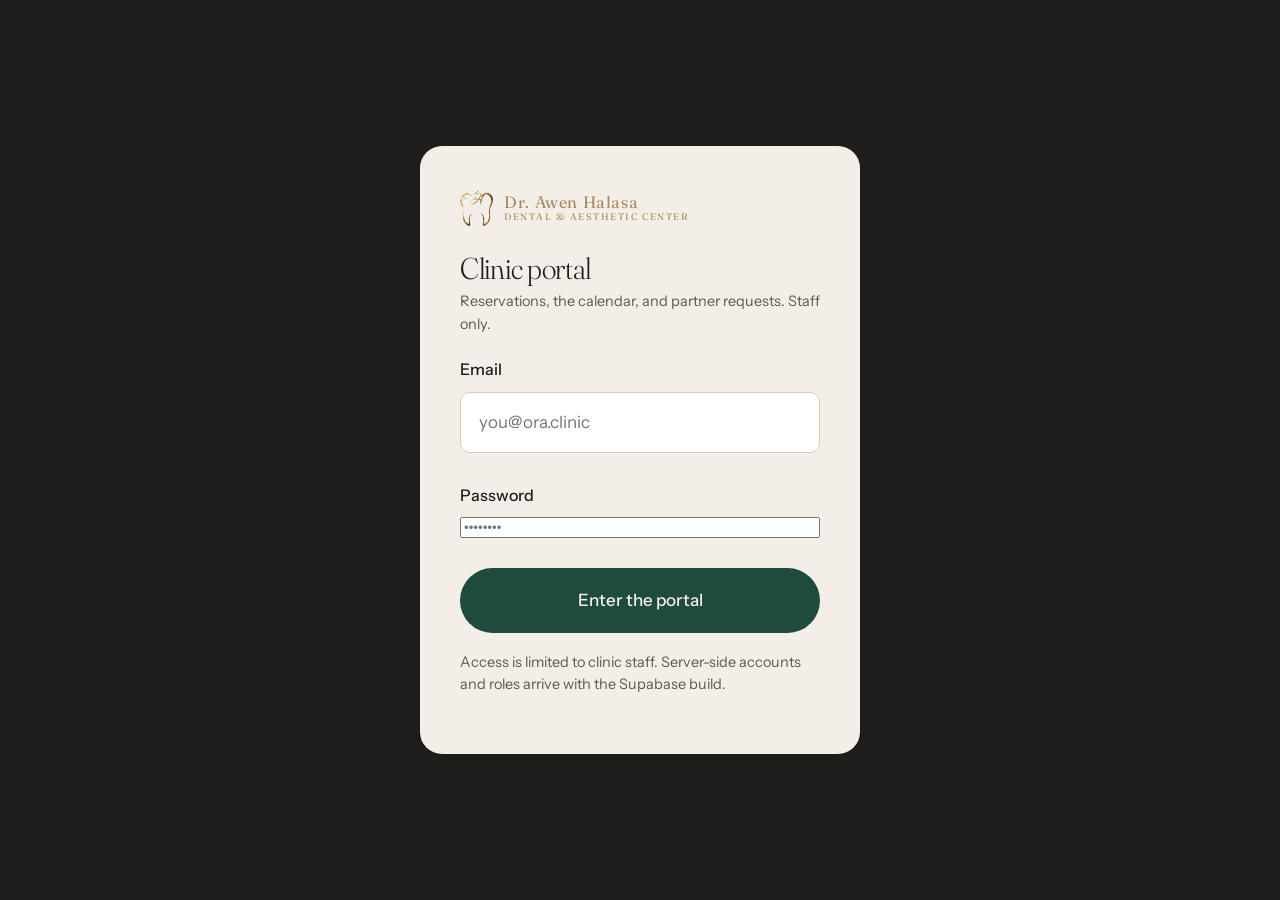
==== commit 96e5b447: "Rebrand to Dr. Awen Halasa Center: CliQ payments, new prices, monthly residency, fresh dashboard" ====
--- a/admin.html
+++ b/admin.html
@@ -2,19 +2,19 @@
 <html lang="en">
 <head>
 <meta charset="utf-8"><meta name="viewport" content="width=device-width,initial-scale=1">
-<title>Ora — clinic portal</title>
+<title>Clinic portal — Dr. Awen Halasa Center</title>
 <meta name="robots" content="noindex">
 <link rel="preconnect" href="https://fonts.googleapis.com"><link rel="preconnect" href="https://fonts.gstatic.com" crossorigin>
 <link href="https://fonts.googleapis.com/css2?family=Fraunces:ital,opsz,wght,SOFT@0,9..144,300..500,0..100;1,9..144,300..500,0..100&family=Instrument+Sans:wght@400;500&display=swap" rel="stylesheet">
 <link rel="stylesheet" href="css/style.css">
-<link rel="icon" href="data:image/svg+xml,%3Csvg xmlns='http://www.w3.org/2000/svg' viewBox='0 0 64 64'%3E%3Crect width='64' height='64' rx='14' fill='%231F4A3E'/%3E%3Ctext x='30' y='45' font-family='Georgia,serif' font-size='36' fill='%23F3EFE8' text-anchor='middle'%3EO%3C/text%3E%3Ctext x='47' y='45' font-family='Georgia,serif' font-size='36' fill='%23A98A5E'%3E.%3C/text%3E%3C/svg%3E">
+<link rel="icon" type="image/png" href="assets/brand/favicon-ah.png">
 </head>
 <body class="day">
 
 <!-- gate -->
 <div class="gate" id="gate">
   <div class="gate-card">
-    <a class="brand" href="index.html">Ora<span>.</span></a>
+    <a class="brand brand-ah" href="index.html"><img src="assets/brand/ah-mark-sm.png" alt="AH mark" class="ah-logo"><span class="brand-txt"><b>Dr. Awen Halasa</b><i>Dental &amp; Aesthetic Center</i></span></a>
     <h2 style="font-size:30px;margin:20px 0 6px">Clinic portal</h2>
     <p class="small">Reservations, the calendar, and partner requests. Staff only.</p>
     <div class="field" style="margin-top:22px"><label for="gEmail">Email</label>
@@ -30,7 +30,7 @@
 <!-- portal -->
 <div id="portal" hidden>
   <nav class="nav">
-    <a class="brand" href="index.html">Ora<span>.</span></a>
+    <a class="brand brand-ah" href="index.html"><img src="assets/brand/ah-mark-sm.png" alt="AH mark" class="ah-logo"><span class="brand-txt"><b>Dr. Awen Halasa</b><i>Dental &amp; Aesthetic Center</i></span></a>
     <ul>
       <li><button class="tab-link on" data-tab="today" type="button">Today</button></li>
       <li><button class="tab-link" data-tab="cal" type="button">Calendar</button></li>
--- a/css/style.css
+++ b/css/style.css
@@ -409,3 +409,17 @@
 .m-card b{font-family:var(--serif);font-size:26px;font-weight:400}
 #bookSearch{padding:11px 14px;border:1px solid var(--line);border-radius:10px;background:var(--ivory)}
 [hidden]{display:none!important}
+.cliq{border:1px solid var(--line);border-radius:var(--r-m);padding:16px 18px;background:var(--surface);display:grid;gap:12px}
+.cliq p{font-size:14.5px;color:var(--text-2)}
+#payPrev{max-width:150px;border-radius:10px;border:1px solid var(--line)}
+.brand-ah{display:inline-flex;gap:11px;align-items:center}
+.ah-logo{height:36px;width:auto}
+.brand-txt{display:grid;line-height:1.12}
+.brand-txt b{font-family:var(--serif);font-weight:400;font-size:16.5px}
+.brand-txt i{font-style:normal;font-size:9.5px;letter-spacing:.16em;text-transform:uppercase;color:var(--brass)}
+@media (max-width:700px){.brand-txt i{display:none}.ah-logo{height:30px}}
+.lounge-gal{display:grid;grid-template-columns:repeat(3,1fr);gap:14px;margin-top:34px}
+@media (max-width:820px){.lounge-gal{grid-template-columns:1fr}}
+.lounge-gal figure{border-radius:var(--r-m);overflow:hidden;background:var(--mist)}
+.lounge-gal img{width:100%;height:340px;object-fit:cover;display:block}
+.lounge-gal figcaption{font-size:13px;color:var(--text-2);padding:10px 4px 0}
